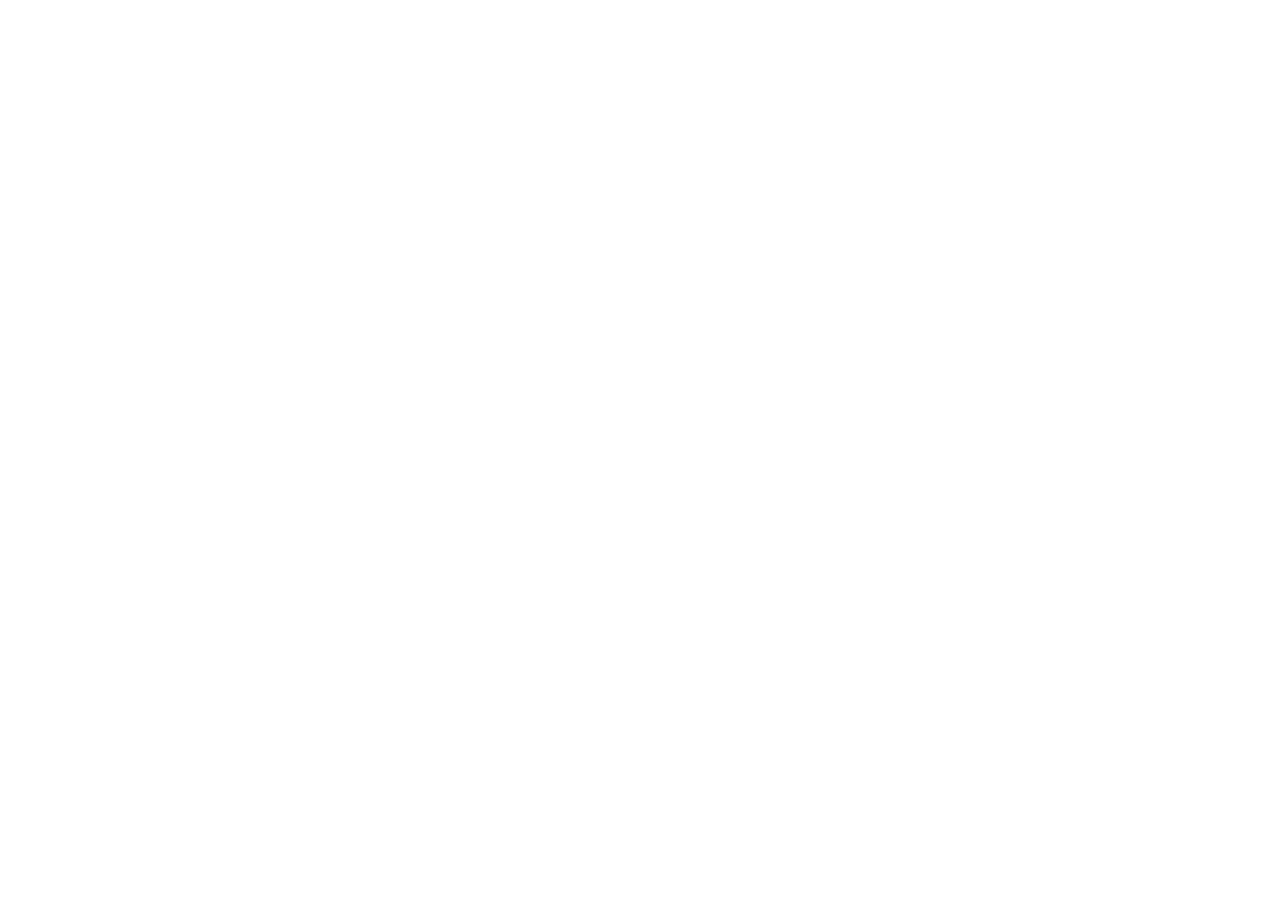
==== brightspark/index.html @ 2a70e99a "Add initial HTML structure for index.html" ====
<!DOCTYPE html>
<html lang="en">
<head>
    <meta charset="UTF-8">
    <meta name="viewport" content="width=device-width, initial-scale=1.0">
    <title></title>
    <link rel="stylesheet" href="style.css">
</head>
<body>
  
    <script src="script.js"></script>
</body>
</html>
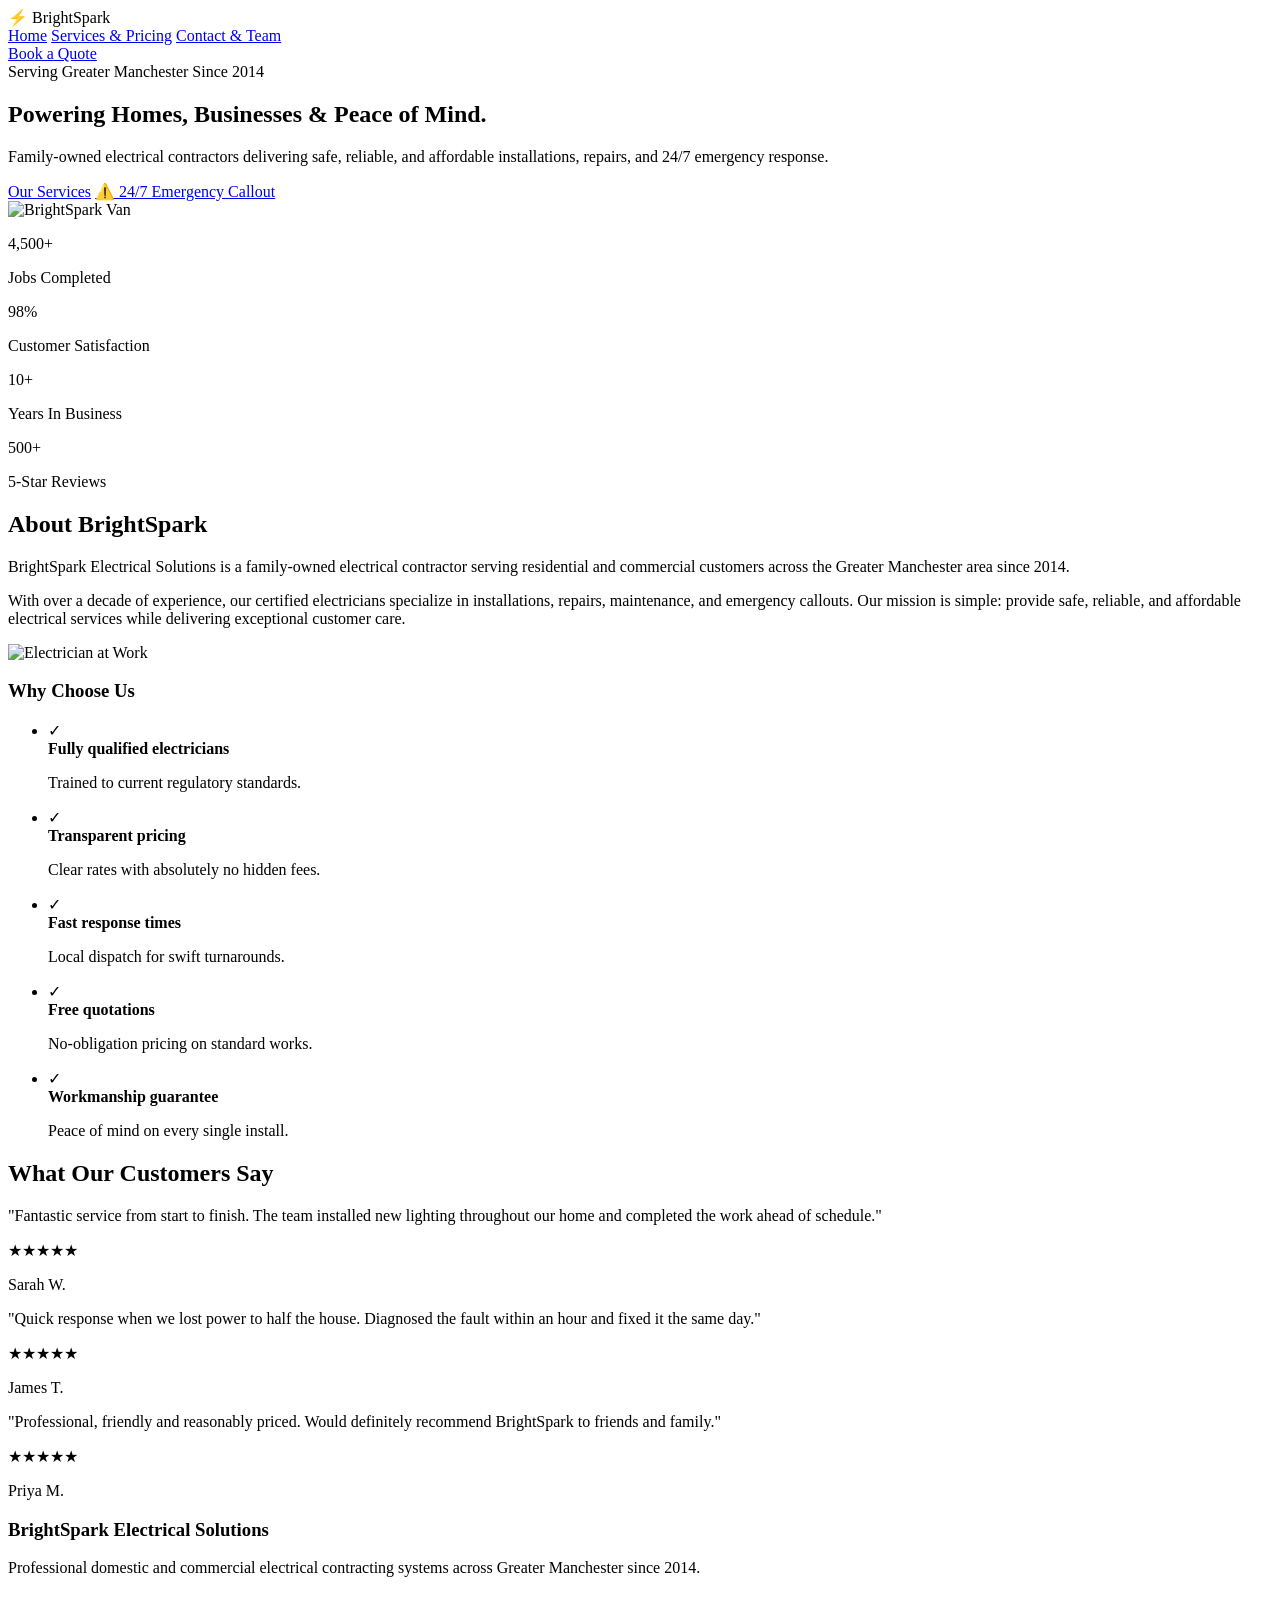
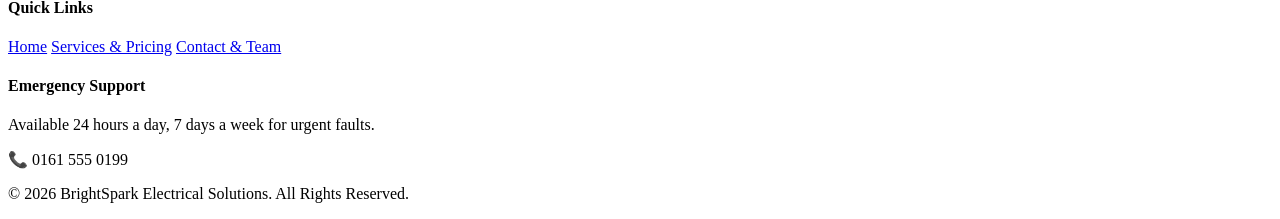
==== commit cb34147e: "Update index.html with new content and styles" ====
--- a/brightspark/index.html
+++ b/brightspark/index.html
@@ -3,11 +3,139 @@
 <head>
     <meta charset="UTF-8">
     <meta name="viewport" content="width=device-width, initial-scale=1.0">
-    <title></title>
-    <link rel="stylesheet" href="style.css">
+    <title>BrightSpark Electrical Solutions | Greater Manchester Electrician</title>
+    <script src="https://cdn.jsdelivr.net/npm/@tailwindcss/browser@4"></script>
 </head>
-<body>
-  
-    <script src="script.js"></script>
+<body class="bg-gray-50 text-gray-800 font-sans">
+
+    <header class="bg-blue-900 text-white sticky top-0 z-50 shadow-md">
+        <div class="container mx-auto px-6 py-4 flex justify-between items-center">
+            <div class="flex items-center space-x-3">
+                <span class="text-2xl font-bold tracking-tight text-amber-400">⚡ BrightSpark</span>
+            </div>
+            <nav class="hidden md:flex space-x-8 font-medium">
+                <a href="index.html" class="text-amber-400 hover:text-amber-300 transition">Home</a>
+                <a href="services.html" class="hover:text-amber-300 transition">Services & Pricing</a>
+                <a href="contact.html" class="hover:text-amber-300 transition">Contact & Team</a>
+            </nav>
+            <a href="contact.html" class="bg-amber-500 hover:bg-amber-400 text-blue-950 font-bold px-5 py-2.5 rounded transition shadow">Book a Quote</a>
+        </div>
+    </header>
+
+    <section class="relative bg-blue-950 text-white py-24 px-6">
+        <div class="container mx-auto flex flex-col md:flex-row items-center justify-between gap-12">
+            <div class="md:w-1/2 space-y-6">
+                <span class="bg-amber-500/20 text-amber-400 px-4 py-1.5 rounded-full text-sm font-semibold tracking-wide uppercase">Serving Greater Manchester Since 2014</span>
+                <h1 class="text-4xl md:text-5xl font-extrabold leading-tight">Powering Homes, Businesses & Peace of Mind.</h1>
+                <p class="text-lg text-blue-100 max-w-xl">Family-owned electrical contractors delivering safe, reliable, and affordable installations, repairs, and 24/7 emergency response.</p>
+                <div class="flex flex-wrap gap-4 pt-2">
+                    <a href="services.html" class="bg-amber-500 hover:bg-amber-400 text-blue-950 font-bold px-8 py-3.5 rounded transition">Our Services</a>
+                    <a href="tel:0161000000" class="border-2 border-white hover:bg-white hover:text-blue-950 font-bold px-8 py-3.5 rounded transition flex items-center gap-2">⚠️ 24/7 Emergency Callout</a>
+                </div>
+            </div>
+            <div class="md:w-1/2">
+                <img src="https://placehold.co/600x400?text=BrightSpark+Van+Outside+Manchester+Home" alt="BrightSpark Van" class="rounded-xl shadow-2xl border-4 border-blue-900/50 w-full object-cover h-[350px]">
+            </div>
+        </div>
+    </section>
+
+    <section class="bg-amber-500 text-blue-950 py-8 shadow-inner">
+        <div class="container mx-auto px-6 grid grid-cols-2 md:grid-cols-4 gap-6 text-center">
+            <div>
+                <p class="text-3xl md:text-4xl font-black">4,500+</p>
+                <p class="text-sm font-bold uppercase tracking-wider opacity-80">Jobs Completed</p>
+            </div>
+            <div>
+                <p class="text-3xl md:text-4xl font-black">98%</p>
+                <p class="text-sm font-bold uppercase tracking-wider opacity-80">Customer Satisfaction</p>
+            </div>
+            <div>
+                <p class="text-3xl md:text-4xl font-black">10+</p>
+                <p class="text-sm font-bold uppercase tracking-wider opacity-80">Years In Business</p>
+            </div>
+            <div>
+                <p class="text-3xl md:text-4xl font-black">500+</p>
+                <p class="text-sm font-bold uppercase tracking-wider opacity-80">5-Star Reviews</p>
+            </div>
+        </div>
+    </section>
+
+    <section class="py-20 px-6 container mx-auto">
+        <div class="grid md:grid-cols-2 gap-16 items-center">
+            <div>
+                <h2 class="text-3xl font-bold text-blue-950 mb-6 relative inline-block">
+                    About BrightSpark
+                    <span class="absolute bottom-0 left-0 w-16 h-1 bg-amber-500 rounded"></span>
+                </h2>
+                <p class="text-gray-600 leading-relaxed mb-4">BrightSpark Electrical Solutions is a family-owned electrical contractor serving residential and commercial customers across the Greater Manchester area since 2014.</p>
+                <p class="text-gray-600 leading-relaxed mb-6">With over a decade of experience, our certified electricians specialize in installations, repairs, maintenance, and emergency callouts. Our mission is simple: provide safe, reliable, and affordable electrical services while delivering exceptional customer care.</p>
+                <img src="https://placehold.co/600x300?text=Certified+Electrician+Working+On+Fusebox" alt="Electrician at Work" class="rounded-lg shadow w-full object-cover h-48">
+            </div>
+            
+            <div class="bg-white p-8 rounded-2xl shadow-lg border border-gray-100">
+                <h3 class="text-2xl font-bold text-blue-950 mb-6">Why Choose Us</h3>
+                <ul class="space-y-4">
+                    <li class="flex items-start gap-3"><span class="text-emerald-500 font-bold text-xl">✓</span><div><strong class="text-gray-900">Fully qualified electricians</strong><p class="text-sm text-gray-500">Trained to current regulatory standards.</p></div></li>
+                    <li class="flex items-start gap-3"><span class="text-emerald-500 font-bold text-xl">✓</span><div><strong class="text-gray-900">Transparent pricing</strong><p class="text-sm text-gray-500">Clear rates with absolutely no hidden fees.</p></div></li>
+                    <li class="flex items-start gap-3"><span class="text-emerald-500 font-bold text-xl">✓</span><div><strong class="text-gray-900">Fast response times</strong><p class="text-sm text-gray-500">Local dispatch for swift turnarounds.</p></div></li>
+                    <li class="flex items-start gap-3"><span class="text-emerald-500 font-bold text-xl">✓</span><div><strong class="text-gray-900">Free quotations</strong><p class="text-sm text-gray-500">No-obligation pricing on standard works.</p></div></li>
+                    <li class="flex items-start gap-3"><span class="text-emerald-500 font-bold text-xl">✓</span><div><strong class="text-gray-900">Workmanship guarantee</strong><p class="text-sm text-gray-500">Peace of mind on every single install.</p></div></li>
+                </ul>
+            </div>
+        </div>
+    </section>
+
+    <section class="bg-blue-50 py-16 px-6 border-t border-b border-gray-100">
+        <div class="container mx-auto">
+            <h2 class="text-3xl font-bold text-center text-blue-950 mb-12">What Our Customers Say</h2>
+            <div class="grid md:grid-cols-3 gap-8">
+                <div class="bg-white p-6 rounded-xl shadow-sm border border-gray-100 flex flex-col justify-between">
+                    <p class="text-gray-600 italic">"Fantastic service from start to finish. The team installed new lighting throughout our home and completed the work ahead of schedule."</p>
+                    <div class="mt-6">
+                        <div class="text-amber-500 text-lg mb-1">★★★★★</div>
+                        <p class="font-bold text-blue-950 text-sm">Sarah W.</p>
+                    </div>
+                </div>
+                <div class="bg-white p-6 rounded-xl shadow-sm border border-gray-100 flex flex-col justify-between">
+                    <p class="text-gray-600 italic">"Quick response when we lost power to half the house. Diagnosed the fault within an hour and fixed it the same day."</p>
+                    <div class="mt-6">
+                        <div class="text-amber-500 text-lg mb-1">★★★★★</div>
+                        <p class="font-bold text-blue-950 text-sm">James T.</p>
+                    </div>
+                </div>
+                <div class="bg-white p-6 rounded-xl shadow-sm border border-gray-100 flex flex-col justify-between">
+                    <p class="text-gray-600 italic">"Professional, friendly and reasonably priced. Would definitely recommend BrightSpark to friends and family."</p>
+                    <div class="mt-6">
+                        <div class="text-amber-500 text-lg mb-1">★★★★★</div>
+                        <p class="font-bold text-blue-950 text-sm">Priya M.</p>
+                    </div>
+                </div>
+            </div>
+        </div>
+    </section>
+
+    <footer class="bg-blue-950 text-white pt-12 pb-6 px-6">
+        <div class="container mx-auto grid md:grid-cols-3 gap-8 border-b border-blue-900 pb-8">
+            <div>
+                <h3 class="text-amber-400 font-bold text-lg mb-4">BrightSpark Electrical Solutions</h3>
+                <p class="text-blue-200 text-sm max-w-xs">Professional domestic and commercial electrical contracting systems across Greater Manchester since 2014.</p>
+            </div>
+            <div>
+                <h4 class="font-bold text-md mb-4">Quick Links</h4>
+                <div class="flex flex-col space-y-2 text-sm text-blue-200">
+                    <a href="index.html" class="hover:text-amber-400">Home</a>
+                    <a href="services.html" class="hover:text-amber-400">Services & Pricing</a>
+                    <a href="contact.html" class="hover:text-amber-400">Contact & Team</a>
+                </div>
+            </div>
+            <div>
+                <h4 class="font-bold text-md mb-4">Emergency Support</h4>
+                <p class="text-sm text-blue-200 mb-2">Available 24 hours a day, 7 days a week for urgent faults.</p>
+                <p class="text-amber-400 font-bold text-lg">📞 0161 555 0199</p>
+            </div>
+        </div>
+        <p class="text-center text-xs text-blue-300 mt-6">&copy; 2026 BrightSpark Electrical Solutions. All Rights Reserved.</p>
+    </footer>
+
 </body>
 </html>
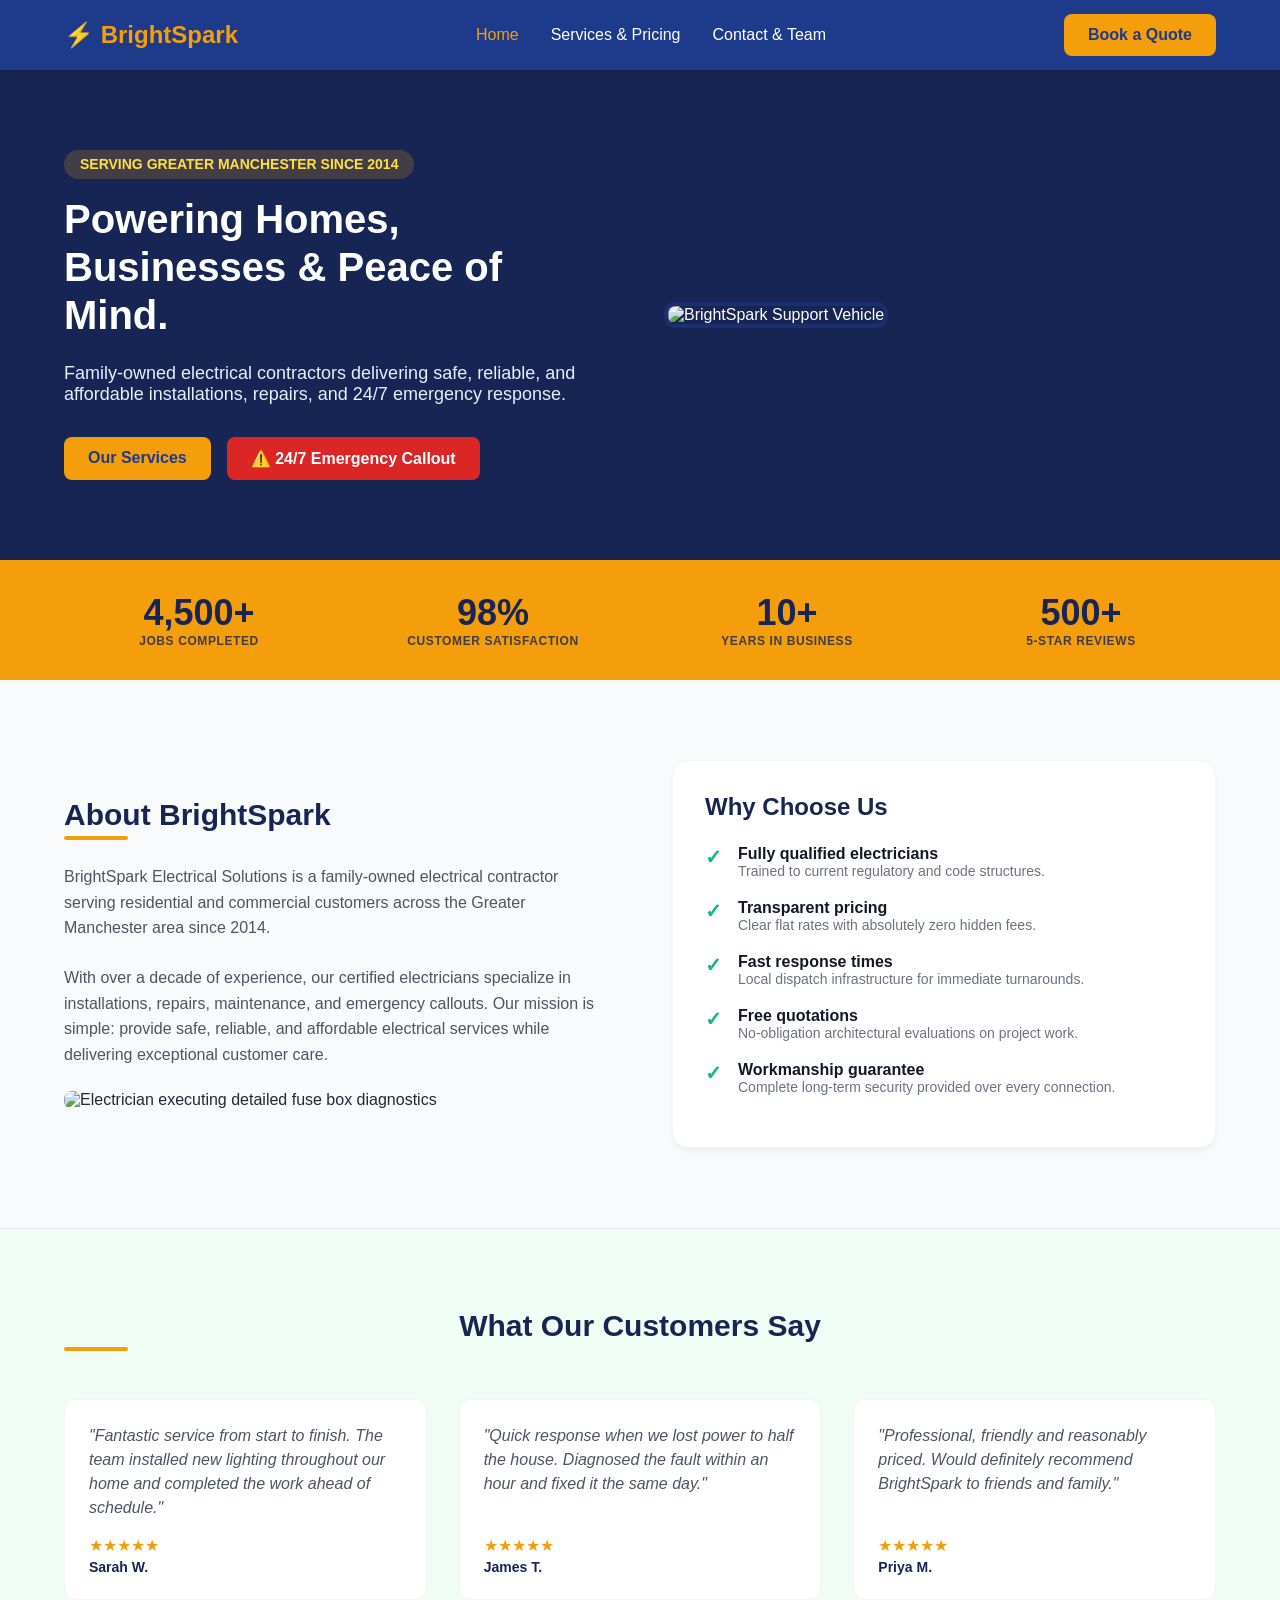
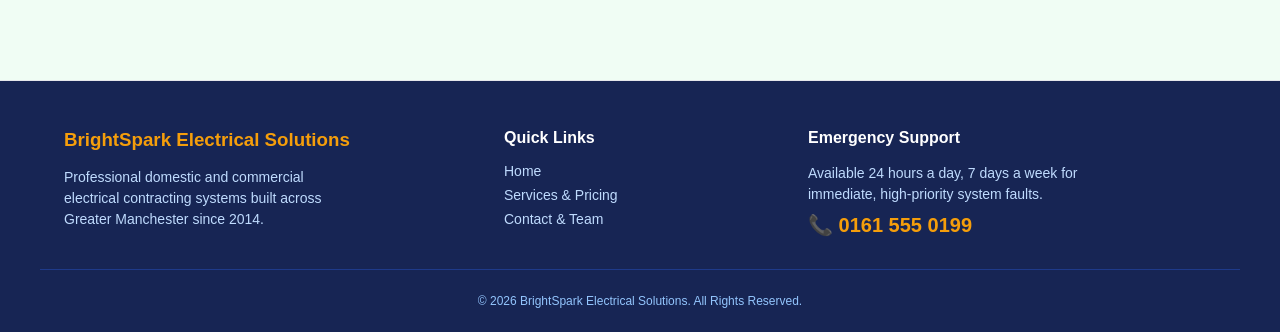
==== commit 64b2229c: "Refactor HTML structure and update styles" ====
--- a/brightspark/index.html
+++ b/brightspark/index.html
@@ -4,137 +4,163 @@
     <meta charset="UTF-8">
     <meta name="viewport" content="width=device-width, initial-scale=1.0">
     <title>BrightSpark Electrical Solutions | Greater Manchester Electrician</title>
-    <script src="https://cdn.jsdelivr.net/npm/@tailwindcss/browser@4"></script>
+    <link rel="stylesheet" href="style.css">
+    <script src="main.js" defer></script>
 </head>
-<body class="bg-gray-50 text-gray-800 font-sans">
+<body>
 
-    <header class="bg-blue-900 text-white sticky top-0 z-50 shadow-md">
-        <div class="container mx-auto px-6 py-4 flex justify-between items-center">
-            <div class="flex items-center space-x-3">
-                <span class="text-2xl font-bold tracking-tight text-amber-400">⚡ BrightSpark</span>
-            </div>
-            <nav class="hidden md:flex space-x-8 font-medium">
-                <a href="index.html" class="text-amber-400 hover:text-amber-300 transition">Home</a>
-                <a href="services.html" class="hover:text-amber-300 transition">Services & Pricing</a>
-                <a href="contact.html" class="hover:text-amber-300 transition">Contact & Team</a>
+    <header class="site-header">
+        <div class="container nav-wrapper">
+            <div class="logo">⚡ <span class="logo-highlight">BrightSpark</span></div>
+            <nav class="main-nav">
+                <a href="index.html" class="nav-link">Home</a>
+                <a href="services.html" class="nav-link">Services & Pricing</a>
+                <a href="contact.html" class="nav-link">Contact & Team</a>
             </nav>
-            <a href="contact.html" class="bg-amber-500 hover:bg-amber-400 text-blue-950 font-bold px-5 py-2.5 rounded transition shadow">Book a Quote</a>
+            <a href="contact.html" class="btn btn-primary">Book a Quote</a>
         </div>
     </header>
 
-    <section class="relative bg-blue-950 text-white py-24 px-6">
-        <div class="container mx-auto flex flex-col md:flex-row items-center justify-between gap-12">
-            <div class="md:w-1/2 space-y-6">
-                <span class="bg-amber-500/20 text-amber-400 px-4 py-1.5 rounded-full text-sm font-semibold tracking-wide uppercase">Serving Greater Manchester Since 2014</span>
-                <h1 class="text-4xl md:text-5xl font-extrabold leading-tight">Powering Homes, Businesses & Peace of Mind.</h1>
-                <p class="text-lg text-blue-100 max-w-xl">Family-owned electrical contractors delivering safe, reliable, and affordable installations, repairs, and 24/7 emergency response.</p>
-                <div class="flex flex-wrap gap-4 pt-2">
-                    <a href="services.html" class="bg-amber-500 hover:bg-amber-400 text-blue-950 font-bold px-8 py-3.5 rounded transition">Our Services</a>
-                    <a href="tel:0161000000" class="border-2 border-white hover:bg-white hover:text-blue-950 font-bold px-8 py-3.5 rounded transition flex items-center gap-2">⚠️ 24/7 Emergency Callout</a>
+    <section class="hero">
+        <div class="container hero-grid">
+            <div>
+                <span class="hero-tagline">Serving Greater Manchester Since 2014</span>
+                <h1>Powering Homes, Businesses & Peace of Mind.</h1>
+                <p>Family-owned electrical contractors delivering safe, reliable, and affordable installations, repairs, and 24/7 emergency response.</p>
+                <div class="hero-actions">
+                    <a href="services.html" class="btn btn-primary">Our Services</a>
+                    <a href="tel:01615550199" class="btn btn-emergency">⚠️ 24/7 Emergency Callout</a>
                 </div>
             </div>
-            <div class="md:w-1/2">
-                <img src="https://placehold.co/600x400?text=BrightSpark+Van+Outside+Manchester+Home" alt="BrightSpark Van" class="rounded-xl shadow-2xl border-4 border-blue-900/50 w-full object-cover h-[350px]">
+            <div>
+                <img src="https://placehold.co/600x400?text=BrightSpark+Van+Outside+Manchester+Home" alt="BrightSpark Support Vehicle" class="hero-img">
             </div>
         </div>
     </section>
 
-    <section class="bg-amber-500 text-blue-950 py-8 shadow-inner">
-        <div class="container mx-auto px-6 grid grid-cols-2 md:grid-cols-4 gap-6 text-center">
+    <section class="stats-bar">
+        <div class="container stats-grid">
             <div>
-                <p class="text-3xl md:text-4xl font-black">4,500+</p>
-                <p class="text-sm font-bold uppercase tracking-wider opacity-80">Jobs Completed</p>
+                <div class="stat-num">4,500+</div>
+                <div class="stat-label">Jobs Completed</div>
             </div>
             <div>
-                <p class="text-3xl md:text-4xl font-black">98%</p>
-                <p class="text-sm font-bold uppercase tracking-wider opacity-80">Customer Satisfaction</p>
+                <div class="stat-num">98%</div>
+                <div class="stat-label">Customer Satisfaction</div>
             </div>
             <div>
-                <p class="text-3xl md:text-4xl font-black">10+</p>
-                <p class="text-sm font-bold uppercase tracking-wider opacity-80">Years In Business</p>
+                <div class="stat-num">10+</div>
+                <div class="stat-label">Years In Business</div>
             </div>
             <div>
-                <p class="text-3xl md:text-4xl font-black">500+</p>
-                <p class="text-sm font-bold uppercase tracking-wider opacity-80">5-Star Reviews</p>
+                <div class="stat-num">500+</div>
+                <div class="stat-label">5-Star Reviews</div>
             </div>
         </div>
     </section>
 
-    <section class="py-20 px-6 container mx-auto">
-        <div class="grid md:grid-cols-2 gap-16 items-center">
-            <div>
-                <h2 class="text-3xl font-bold text-blue-950 mb-6 relative inline-block">
-                    About BrightSpark
-                    <span class="absolute bottom-0 left-0 w-16 h-1 bg-amber-500 rounded"></span>
-                </h2>
-                <p class="text-gray-600 leading-relaxed mb-4">BrightSpark Electrical Solutions is a family-owned electrical contractor serving residential and commercial customers across the Greater Manchester area since 2014.</p>
-                <p class="text-gray-600 leading-relaxed mb-6">With over a decade of experience, our certified electricians specialize in installations, repairs, maintenance, and emergency callouts. Our mission is simple: provide safe, reliable, and affordable electrical services while delivering exceptional customer care.</p>
-                <img src="https://placehold.co/600x300?text=Certified+Electrician+Working+On+Fusebox" alt="Electrician at Work" class="rounded-lg shadow w-full object-cover h-48">
+    <section class="section-padding">
+        <div class="container grid-2">
+            <div class="text-block">
+                <h2 class="section-title">About BrightSpark</h2>
+                <p>BrightSpark Electrical Solutions is a family-owned electrical contractor serving residential and commercial customers across the Greater Manchester area since 2014.</p>
+                <p>With over a decade of experience, our certified electricians specialize in installations, repairs, maintenance, and emergency callouts. Our mission is simple: provide safe, reliable, and affordable electrical services while delivering exceptional customer care.</p>
+                <img src="https://placehold.co/600x300?text=Certified+Electrician+Working+On+Fusebox" alt="Electrician executing detailed fuse box diagnostics" class="inline-img">
             </div>
             
-            <div class="bg-white p-8 rounded-2xl shadow-lg border border-gray-100">
-                <h3 class="text-2xl font-bold text-blue-950 mb-6">Why Choose Us</h3>
-                <ul class="space-y-4">
-                    <li class="flex items-start gap-3"><span class="text-emerald-500 font-bold text-xl">✓</span><div><strong class="text-gray-900">Fully qualified electricians</strong><p class="text-sm text-gray-500">Trained to current regulatory standards.</p></div></li>
-                    <li class="flex items-start gap-3"><span class="text-emerald-500 font-bold text-xl">✓</span><div><strong class="text-gray-900">Transparent pricing</strong><p class="text-sm text-gray-500">Clear rates with absolutely no hidden fees.</p></div></li>
-                    <li class="flex items-start gap-3"><span class="text-emerald-500 font-bold text-xl">✓</span><div><strong class="text-gray-900">Fast response times</strong><p class="text-sm text-gray-500">Local dispatch for swift turnarounds.</p></div></li>
-                    <li class="flex items-start gap-3"><span class="text-emerald-500 font-bold text-xl">✓</span><div><strong class="text-gray-900">Free quotations</strong><p class="text-sm text-gray-500">No-obligation pricing on standard works.</p></div></li>
-                    <li class="flex items-start gap-3"><span class="text-emerald-500 font-bold text-xl">✓</span><div><strong class="text-gray-900">Workmanship guarantee</strong><p class="text-sm text-gray-500">Peace of mind on every single install.</p></div></li>
-                </ul>
-            </div>
-        </div>
-    </section>
-
-    <section class="bg-blue-50 py-16 px-6 border-t border-b border-gray-100">
-        <div class="container mx-auto">
-            <h2 class="text-3xl font-bold text-center text-blue-950 mb-12">What Our Customers Say</h2>
-            <div class="grid md:grid-cols-3 gap-8">
-                <div class="bg-white p-6 rounded-xl shadow-sm border border-gray-100 flex flex-col justify-between">
-                    <p class="text-gray-600 italic">"Fantastic service from start to finish. The team installed new lighting throughout our home and completed the work ahead of schedule."</p>
-                    <div class="mt-6">
-                        <div class="text-amber-500 text-lg mb-1">★★★★★</div>
-                        <p class="font-bold text-blue-950 text-sm">Sarah W.</p>
+            <div class="card-list">
+                <h3>Why Choose Us</h3>
+                <div class="list-item">
+                    <div class="list-check">✓</div>
+                    <div>
+                        <div class="list-title">Fully qualified electricians</div>
+                        <div class="list-desc">Trained to current regulatory and code structures.</div>
                     </div>
                 </div>
-                <div class="bg-white p-6 rounded-xl shadow-sm border border-gray-100 flex flex-col justify-between">
-                    <p class="text-gray-600 italic">"Quick response when we lost power to half the house. Diagnosed the fault within an hour and fixed it the same day."</p>
-                    <div class="mt-6">
-                        <div class="text-amber-500 text-lg mb-1">★★★★★</div>
-                        <p class="font-bold text-blue-950 text-sm">James T.</p>
+                <div class="list-item">
+                    <div class="list-check">✓</div>
+                    <div>
+                        <div class="list-title">Transparent pricing</div>
+                        <div class="list-desc">Clear flat rates with absolutely zero hidden fees.</div>
                     </div>
                 </div>
-                <div class="bg-white p-6 rounded-xl shadow-sm border border-gray-100 flex flex-col justify-between">
-                    <p class="text-gray-600 italic">"Professional, friendly and reasonably priced. Would definitely recommend BrightSpark to friends and family."</p>
-                    <div class="mt-6">
-                        <div class="text-amber-500 text-lg mb-1">★★★★★</div>
-                        <p class="font-bold text-blue-950 text-sm">Priya M.</p>
+                <div class="list-item">
+                    <div class="list-check">✓</div>
+                    <div>
+                        <div class="list-title">Fast response times</div>
+                        <div class="list-desc">Local dispatch infrastructure for immediate turnarounds.</div>
+                    </div>
+                </div>
+                <div class="list-item">
+                    <div class="list-check">✓</div>
+                    <div>
+                        <div class="list-title">Free quotations</div>
+                        <div class="list-desc">No-obligation architectural evaluations on project work.</div>
+                    </div>
+                </div>
+                <div class="list-item">
+                    <div class="list-check">✓</div>
+                    <div>
+                        <div class="list-title">Workmanship guarantee</div>
+                        <div class="list-desc">Complete long-term security provided over every connection.</div>
                     </div>
                 </div>
             </div>
         </div>
     </section>
 
-    <footer class="bg-blue-950 text-white pt-12 pb-6 px-6">
-        <div class="container mx-auto grid md:grid-cols-3 gap-8 border-b border-blue-900 pb-8">
-            <div>
-                <h3 class="text-amber-400 font-bold text-lg mb-4">BrightSpark Electrical Solutions</h3>
-                <p class="text-blue-200 text-sm max-w-xs">Professional domestic and commercial electrical contracting systems across Greater Manchester since 2014.</p>
-            </div>
-            <div>
-                <h4 class="font-bold text-md mb-4">Quick Links</h4>
-                <div class="flex flex-col space-y-2 text-sm text-blue-200">
-                    <a href="index.html" class="hover:text-amber-400">Home</a>
-                    <a href="services.html" class="hover:text-amber-400">Services & Pricing</a>
-                    <a href="contact.html" class="hover:text-amber-400">Contact & Team</a>
+    <section class="section-padding bg-light">
+        <div class="container">
+            <h2 class="section-title text-center mb-12">What Our Customers Say</h2>
+            <div class="grid-3">
+                <div class="review-card">
+                    <p class="review-text">"Fantastic service from start to finish. The team installed new lighting throughout our home and completed the work ahead of schedule."</p>
+                    <div>
+                        <div class="review-stars">★★★★★</div>
+                        <div class="review-author">Sarah W.</div>
+                    </div>
+                </div>
+                <div class="review-card">
+                    <p class="review-text">"Quick response when we lost power to half the house. Diagnosed the fault within an hour and fixed it the same day."</p>
+                    <div>
+                        <div class="review-stars">★★★★★</div>
+                        <div class="review-author">James T.</div>
+                    </div>
+                </div>
+                <div class="review-card">
+                    <p class="review-text">"Professional, friendly and reasonably priced. Would definitely recommend BrightSpark to friends and family."</p>
+                    <div>
+                        <div class="review-stars">★★★★★</div>
+                        <div class="review-author">Priya M.</div>
+                    </div>
                 </div>
             </div>
-            <div>
-                <h4 class="font-bold text-md mb-4">Emergency Support</h4>
-                <p class="text-sm text-blue-200 mb-2">Available 24 hours a day, 7 days a week for urgent faults.</p>
-                <p class="text-amber-400 font-bold text-lg">📞 0161 555 0199</p>
+        </div>
+    </section>
+
+    <footer class="site-footer">
+        <div class="container footer-grid">
+            <div class="footer-column">
+                <h3>BrightSpark Electrical Solutions</h3>
+                <p class="footer-p">Professional domestic and commercial electrical contracting systems built across Greater Manchester since 2014.</p>
+            </div>
+            <div class="footer-column">
+                <h4>Quick Links</h4>
+                <div class="footer-links">
+                    <a href="index.html">Home</a>
+                    <a href="services.html">Services & Pricing</a>
+                    <a href="contact.html">Contact & Team</a>
+                </div>
+            </div>
+            <div class="footer-column">
+                <h4>Emergency Support</h4>
+                <p class="footer-p">Available 24 hours a day, 7 days a week for immediate, high-priority system faults.</p>
+                <div class="footer-phone">📞 0161 555 0199</div>
             </div>
         </div>
-        <p class="text-center text-xs text-blue-300 mt-6">&copy; 2026 BrightSpark Electrical Solutions. All Rights Reserved.</p>
+        <div class="container copyright">
+            &copy; 2026 BrightSpark Electrical Solutions. All Rights Reserved.
+        </div>
     </footer>
 
 </body>
--- a/brightspark/style.css
+++ b/brightspark/style.css
@@ -0,0 +1,622 @@
+
+* {
+    margin: 0;
+    padding: 0;
+    box-sizing: border-box;
+}
+
+html {
+    scroll-behavior: smooth;
+    font-family: -apple-system, BlinkMacSystemFont, "Segoe UI", Roboto, Helvetica, Arial, sans-serif;
+    background-color: #f9fafb;
+    color: #1f2937;
+}
+
+
+.container {
+    width: 100%;
+    max-width: 1200px;
+    margin: 0 auto;
+    padding: 0 1.5rem;
+}
+
+.shadow-md { box-shadow: 0 4px 6px -1px rgba(0, 0, 0, 0.1); }
+.shadow-lg { box-shadow: 0 10px 15px -3px rgba(0, 0, 0, 0.1); }
+
+
+.site-header {
+    background-color: #1e3a8a;
+    color: #ffffff;
+    position: sticky;
+    top: 0;
+    z-index: 50;
+    box-shadow: 0 4px 6px -1px rgba(0, 0, 0, 0.1);
+}
+
+.nav-wrapper {
+    display: flex;
+    justify-content: space-between;
+    align-items: center;
+    height: 70px;
+}
+
+.logo {
+    font-size: 1.5rem;
+    font-weight: 700;
+}
+
+.logo-highlight {
+    color: #f59e0b;
+}
+
+.main-nav {
+    display: flex;
+    gap: 2rem;
+}
+
+.nav-link {
+    color: #ffffff;
+    text-decoration: none;
+    font-weight: 500;
+    transition: color 0.2s ease;
+}
+
+.nav-link:hover {
+    color: #fcd34d;
+}
+
+.nav-active {
+    color: #f59e0b !important;
+}
+
+
+.btn {
+    display: inline-block;
+    font-weight: 700;
+    padding: 0.75rem 1.5rem;
+    border-radius: 0.5rem;
+    text-decoration: none;
+    transition: all 0.2s ease;
+    cursor: pointer;
+    border: none;
+}
+
+.btn-primary {
+    background-color: #f59e0b;
+    color: #1e3a8a;
+}
+
+.btn-primary:hover {
+    background-color: #fbbf24;
+}
+
+.btn-outline {
+    background-color: transparent;
+    color: #ffffff;
+    border: 2px solid #ffffff;
+}
+
+.btn-outline:hover {
+    background-color: #ffffff;
+    color: #172554;
+}
+
+.btn-emergency {
+    background-color: #dc2626;
+    color: #ffffff;
+    animation: pulse-glow 2s infinite;
+}
+
+.btn-emergency:hover {
+    background-color: #b91c1c;
+}
+
+.hero {
+    background-color: #172554;
+    color: #ffffff;
+    padding: 5rem 0;
+}
+
+.hero-grid {
+    display: grid;
+    grid-template-columns: 1fr;
+    gap: 3rem;
+    align-items: center;
+}
+
+@media (min-width: 768px) {
+    .hero-grid { grid-template-columns: 1fr 1fr; }
+}
+
+.hero-tagline {
+    background-color: rgba(245, 158, 11, 0.2);
+    color: #fde047;
+    padding: 0.4rem 1rem;
+    border-radius: 9999px;
+    font-size: 0.875rem;
+    font-weight: 600;
+    display: inline-block;
+    margin-bottom: 1rem;
+    text-transform: uppercase;
+}
+
+.hero h1 {
+    font-size: 2.5rem;
+    font-weight: 800;
+    line-height: 1.2;
+    margin-bottom: 1.5rem;
+}
+
+.hero p {
+    font-size: 1.125rem;
+    color: #e0f2fe;
+    margin-bottom: 2rem;
+}
+
+.hero-actions {
+    display: flex;
+    flex-wrap: wrap;
+    gap: 1rem;
+}
+
+.hero-img {
+    width: 100%;
+    height: 350px;
+    object-cover: cover;
+    border-radius: 0.75rem;
+    border: 4px solid rgba(30, 58, 138, 0.5);
+}
+
+.subpage-banner {
+    background-color: #172554;
+    color: #ffffff;
+    text-align: center;
+    padding: 3.5rem 0;
+}
+
+.subpage-banner h1 {
+    font-size: 2.25rem;
+    font-weight: 700;
+    margin-bottom: 0.5rem;
+}
+
+.subpage-banner p {
+    color: #93c5fd;
+}
+
+
+.stats-bar {
+    background-color: #f59e0b;
+    color: #172554;
+    padding: 2rem 0;
+}
+
+.stats-grid {
+    display: grid;
+    grid-template-columns: repeat(2, 1fr);
+    gap: 1.5rem;
+    text-align: center;
+}
+
+@media (min-width: 768px) {
+    .stats-grid { grid-template-columns: repeat(4, 1fr); }
+}
+
+.stat-num {
+    font-size: 2.25rem;
+    font-weight: 900;
+}
+
+.stat-label {
+    font-size: 0.75rem;
+    text-transform: uppercase;
+    font-weight: 700;
+    letter-spacing: 0.05em;
+    opacity: 0.8;
+}
+
+
+.section-padding {
+    padding: 5rem 0;
+}
+
+.grid-2 {
+    display: grid;
+    grid-template-columns: 1fr;
+    gap: 4rem;
+    align-items: center;
+}
+
+@media (min-width: 768px) {
+    .grid-2 { grid-template-columns: 1fr 1fr; }
+}
+
+.section-title {
+    font-size: 1.875rem;
+    color: #172554;
+    margin-bottom: 1.5rem;
+    position: relative;
+    padding-bottom: 0.5rem;
+}
+
+.section-title::after {
+    content: '';
+    position: absolute;
+    bottom: 0;
+    left: 0;
+    width: 4rem;
+    height: 4px;
+    background-color: #f59e0b;
+    border-radius: 2px;
+}
+
+.text-block p {
+    color: #4b5563;
+    line-height: 1.6;
+    margin-bottom: 1.5rem;
+}
+
+.inline-img {
+    width: 100%;
+    height: 200px;
+    object-fit: cover;
+    border-radius: 0.5rem;
+}
+
+
+.card-list {
+    background: #ffffff;
+    padding: 2rem;
+    border-radius: 1rem;
+    border: 1px solid #f3f4f6;
+    box-shadow: 0 4px 6px -1px rgba(0, 0, 0, 0.05);
+}
+
+.card-list h3 {
+    font-size: 1.5rem;
+    color: #172554;
+    margin-bottom: 1.5rem;
+}
+
+.list-item {
+    display: flex;
+    gap: 1rem;
+    margin-bottom: 1.25rem;
+}
+
+.list-check {
+    color: #10b981;
+    font-weight: 700;
+    font-size: 1.25rem;
+}
+
+.list-title {
+    font-weight: 700;
+    color: #111827;
+}
+
+.list-desc {
+    font-size: 0.875rem;
+    color: #6b7280;
+}
+
+
+.grid-3 {
+    display: grid;
+    grid-template-columns: 1fr;
+    gap: 2rem;
+}
+
+@media (min-width: 768px) {
+    .grid-3 { grid-template-columns: repeat(3, 1fr); }
+}
+
+.service-card {
+    background: #ffffff;
+    border-radius: 1rem;
+    border: 1px solid #e5e7eb;
+    overflow: hidden;
+    display: flex;
+    flex-direction: column;
+    justify-content: space-between;
+}
+
+.service-card-emergency {
+    border: 2px solid #fca5a5;
+    box-shadow: 0 10px 15px -3px rgba(0, 0, 0, 0.05);
+}
+
+.emergency-ribbon {
+    background-color: #ef4444;
+    color: #ffffff;
+    text-align: center;
+    font-size: 0.75rem;
+    font-weight: 900;
+    padding: 0.4rem 0;
+    text-transform: uppercase;
+    letter-spacing: 0.05em;
+}
+
+.card-img {
+    width: 100%;
+    height: 200px;
+    object-fit: cover;
+}
+
+.card-body {
+    padding: 1.5rem;
+}
+
+.card-body h2 {
+    font-size: 1.25rem;
+    color: #172554;
+    margin-bottom: 1rem;
+}
+
+.card-ul {
+    list-style: none;
+    font-size: 0.875rem;
+    color: #4b5563;
+}
+
+.card-ul li {
+    margin-bottom: 0.6rem;
+}
+
+.card-footer {
+    padding: 1.5rem;
+    background-color: #f9fafb;
+    border-t: 1px solid #f3f4f6;
+}
+
+.btn-full {
+    display: block;
+    text-align: center;
+    width: 100%;
+}
+
+
+.grid-4 {
+    display: grid;
+    grid-template-columns: repeat(2, 1fr);
+    gap: 1.5rem;
+}
+
+@media (min-width: 768px) {
+    .grid-4 { grid-template-columns: repeat(4, 1fr); }
+}
+
+.team-card {
+    background: #ffffff;
+    border-radius: 0.75rem;
+    border: 1px solid #f3f4f6;
+    padding: 1.5rem;
+    text-align: center;
+}
+
+.team-avatar {
+    width: 6rem;
+    height: 6rem;
+    border-radius: 50%;
+    margin: 0 auto 1rem auto;
+    object-fit: cover;
+}
+
+.team-card h3 {
+    font-size: 1rem;
+    color: #111827;
+}
+
+.team-role {
+    font-size: 0.75rem;
+    color: #d97706;
+    font-weight: 600;
+    text-transform: uppercase;
+    margin-top: 0.25rem;
+}
+
+
+.bg-light { background-color: #f0fdf4; border-top: 1px solid #e5e7eb; border-bottom: 1px solid #e5e7eb; }
+.text-center { text-align: center; }
+.mb-12 { margin-bottom: 3rem; }
+
+.review-card {
+    background: #ffffff;
+    padding: 1.5rem;
+    border-radius: 0.75rem;
+    border: 1px solid #f3f4f6;
+    display: flex;
+    flex-direction: column;
+    justify-content: space-between;
+}
+
+.review-text {
+    color: #4b5563;
+    font-style: italic;
+    line-height: 1.5;
+}
+
+.review-stars {
+    color: #f59e0b;
+    margin-bottom: 0.25rem;
+    margin-top: 1rem;
+}
+
+.review-author {
+    font-weight: 700;
+    color: #172554;
+    font-size: 0.875rem;
+}
+
+
+.table-responsive {
+    width: 100%;
+    overflow-x: auto;
+}
+
+.pricing-table {
+    width: 100%;
+    border-collapse: collapse;
+    text-align: left;
+    font-size: 0.875rem;
+}
+
+.pricing-table th {
+    background-color: #1e3a8a;
+    color: #ffffff;
+    padding: 1rem;
+    text-transform: uppercase;
+    font-size: 0.75rem;
+    letter-spacing: 0.05em;
+}
+
+.pricing-table td {
+    padding: 1rem;
+    border-bottom: 1px solid #f3f4f6;
+}
+
+.pricing-table tr:hover {
+    background-color: #f9fafb;
+}
+
+.text-right { text-align: right; }
+.font-bold { font-weight: 700; }
+.color-blue { color: #1e3a8a; }
+.color-red { color: #dc2626; }
+
+
+.form-card {
+    background: #ffffff;
+    padding: 2rem;
+    border-radius: 1rem;
+    border: 1px solid #f3f4f6;
+}
+
+.form-group {
+    margin-bottom: 1.25rem;
+}
+
+.form-label {
+    display: block;
+    font-size: 0.75rem;
+    font-weight: 700;
+    text-transform: uppercase;
+    color: #4b5563;
+    margin-bottom: 0.35rem;
+    letter-spacing: 0.05em;
+}
+
+.form-control {
+    width: 100%;
+    border: 1px solid #e5e7eb;
+    border-radius: 0.375rem;
+    padding: 0.65rem 0.75rem;
+    font-size: 0.875rem;
+    font-family: inherit;
+}
+
+.form-control:focus {
+    outline: 2px solid #f59e0b;
+    outline-offset: 1px;
+}
+
+
+.info-sidebar {
+    display: flex;
+    flex-direction: column;
+    gap: 2rem;
+}
+
+.hours-box {
+    background-color: #1e3a8a;
+    color: #ffffff;
+    padding: 1.5rem;
+    border-radius: 1rem;
+}
+
+.hours-box h3 {
+    color: #f59e0b;
+    margin-bottom: 1rem;
+}
+
+.hours-row {
+    display: flex;
+    justify-content: space-between;
+    padding: 0.5rem 0;
+    border-bottom: 1px solid #2563eb;
+    font-size: 0.875rem;
+}
+
+.hours-row-emergency {
+    border-bottom: none;
+    color: #fde047;
+    font-weight: 700;
+}
+
+
+.faq-box h3 { margin-bottom: 1rem; color: #172554; }
+.faq-item { margin-bottom: 1.25rem; font-size: 0.875rem; }
+.faq-q { font-weight: 700; color: #111827; margin-bottom: 0.25rem; }
+.faq-a { color: #4b5563; }
+
+
+#form-toast {
+    position: fixed;
+    bottom: 1.25rem;
+    right: 1.25rem;
+    color: #ffffff;
+    padding: 1rem 1.5rem;
+    border-radius: 0.75rem;
+    box-shadow: 0 20px 25px -5px rgba(0, 0, 0, 0.1);
+    z-index: 100;
+    font-weight: 500;
+    transition: all 0.4s ease;
+}
+
+.bg-emerald { background-color: #10b981; }
+.bg-red { background-color: #ef4444; }
+
+.fade-in-up { animation: fadeInUp 0.5s ease-out forwards; }
+@keyframes fadeInUp {
+    from { opacity: 0; transform: translateY(15px); }
+    to { opacity: 1; transform: translateY(0); }
+}
+
+@keyframes pulse-glow {
+    0% { box-shadow: 0 0 0 0 rgba(239, 68, 68, 0.7); }
+    70% { box-shadow: 0 0 0 8px rgba(239, 68, 68, 0); }
+    100% { box-shadow: 0 0 0 0 rgba(239, 68, 68, 0); }
+}
+
+
+.site-footer {
+    background-color: #172554;
+    color: #ffffff;
+    padding: 3rem 0 1.5rem 0;
+    margin-top: auto;
+}
+
+.footer-grid {
+    display: grid;
+    grid-template-columns: 1fr;
+    gap: 2rem;
+    border-bottom: 1px solid #1e3a8a;
+    padding-bottom: 2rem;
+    margin-bottom: 1.5rem;
+}
+
+@media (min-width: 768px) {
+    .footer-grid { grid-template-columns: 1.5fr 1fr 1.5fr; }
+}
+
+.footer-column h3, .footer-column h4 {
+    margin-bottom: 1rem;
+}
+
+.footer-column h3 { color: #f59e0b; }
+.footer-links { display: flex; flex-direction: column; gap: 0.5rem; }
+.footer-links a { color: #bfdbfe; text-decoration: none; font-size: 0.875rem; }
+.footer-links a:hover { color: #f59e0b; }
+.footer-p { font-size: 0.875rem; color: #bfdbfe; max-width: 280px; line-height: 1.5; }
+.footer-phone { color: #f59e0b; font-size: 1.25rem; font-weight: 700; margin-top: 0.5rem; }
+.copyright { text-align: center; font-size: 0.75rem; color: #93c5fd; }
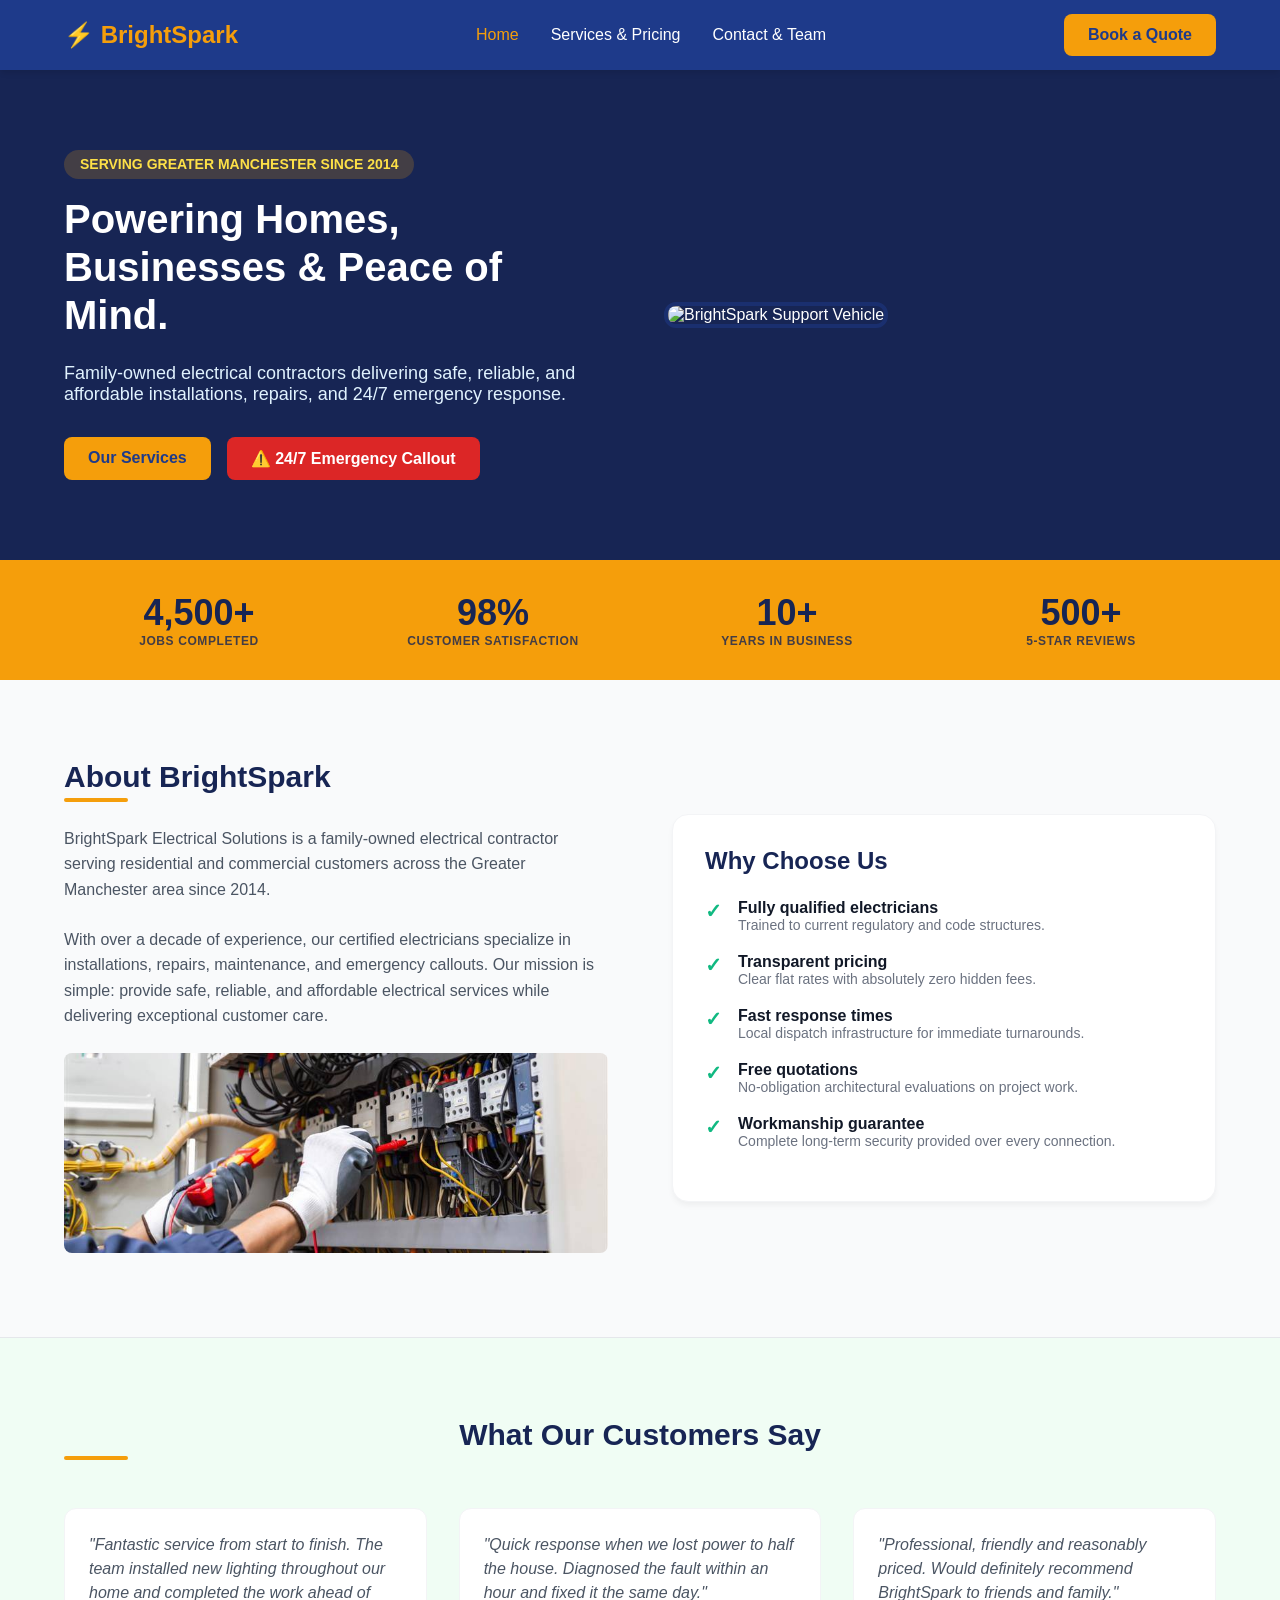
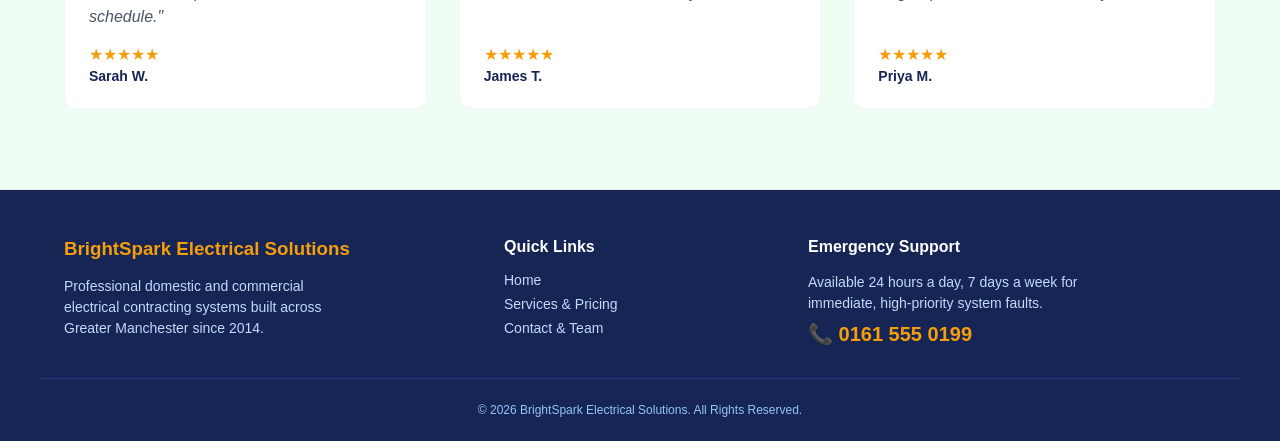
==== commit 669a73a1: "Update image source for fuse box diagnostics" ====
--- a/brightspark/index.html
+++ b/brightspark/index.html
@@ -65,7 +65,7 @@
                 <h2 class="section-title">About BrightSpark</h2>
                 <p>BrightSpark Electrical Solutions is a family-owned electrical contractor serving residential and commercial customers across the Greater Manchester area since 2014.</p>
                 <p>With over a decade of experience, our certified electricians specialize in installations, repairs, maintenance, and emergency callouts. Our mission is simple: provide safe, reliable, and affordable electrical services while delivering exceptional customer care.</p>
-                <img src="https://placehold.co/600x300?text=Certified+Electrician+Working+On+Fusebox" alt="Electrician executing detailed fuse box diagnostics" class="inline-img">
+                <img src="./images/fusebox.jpg" alt="Electrician executing detailed fuse box diagnostics" class="inline-img">
             </div>
             
             <div class="card-list">
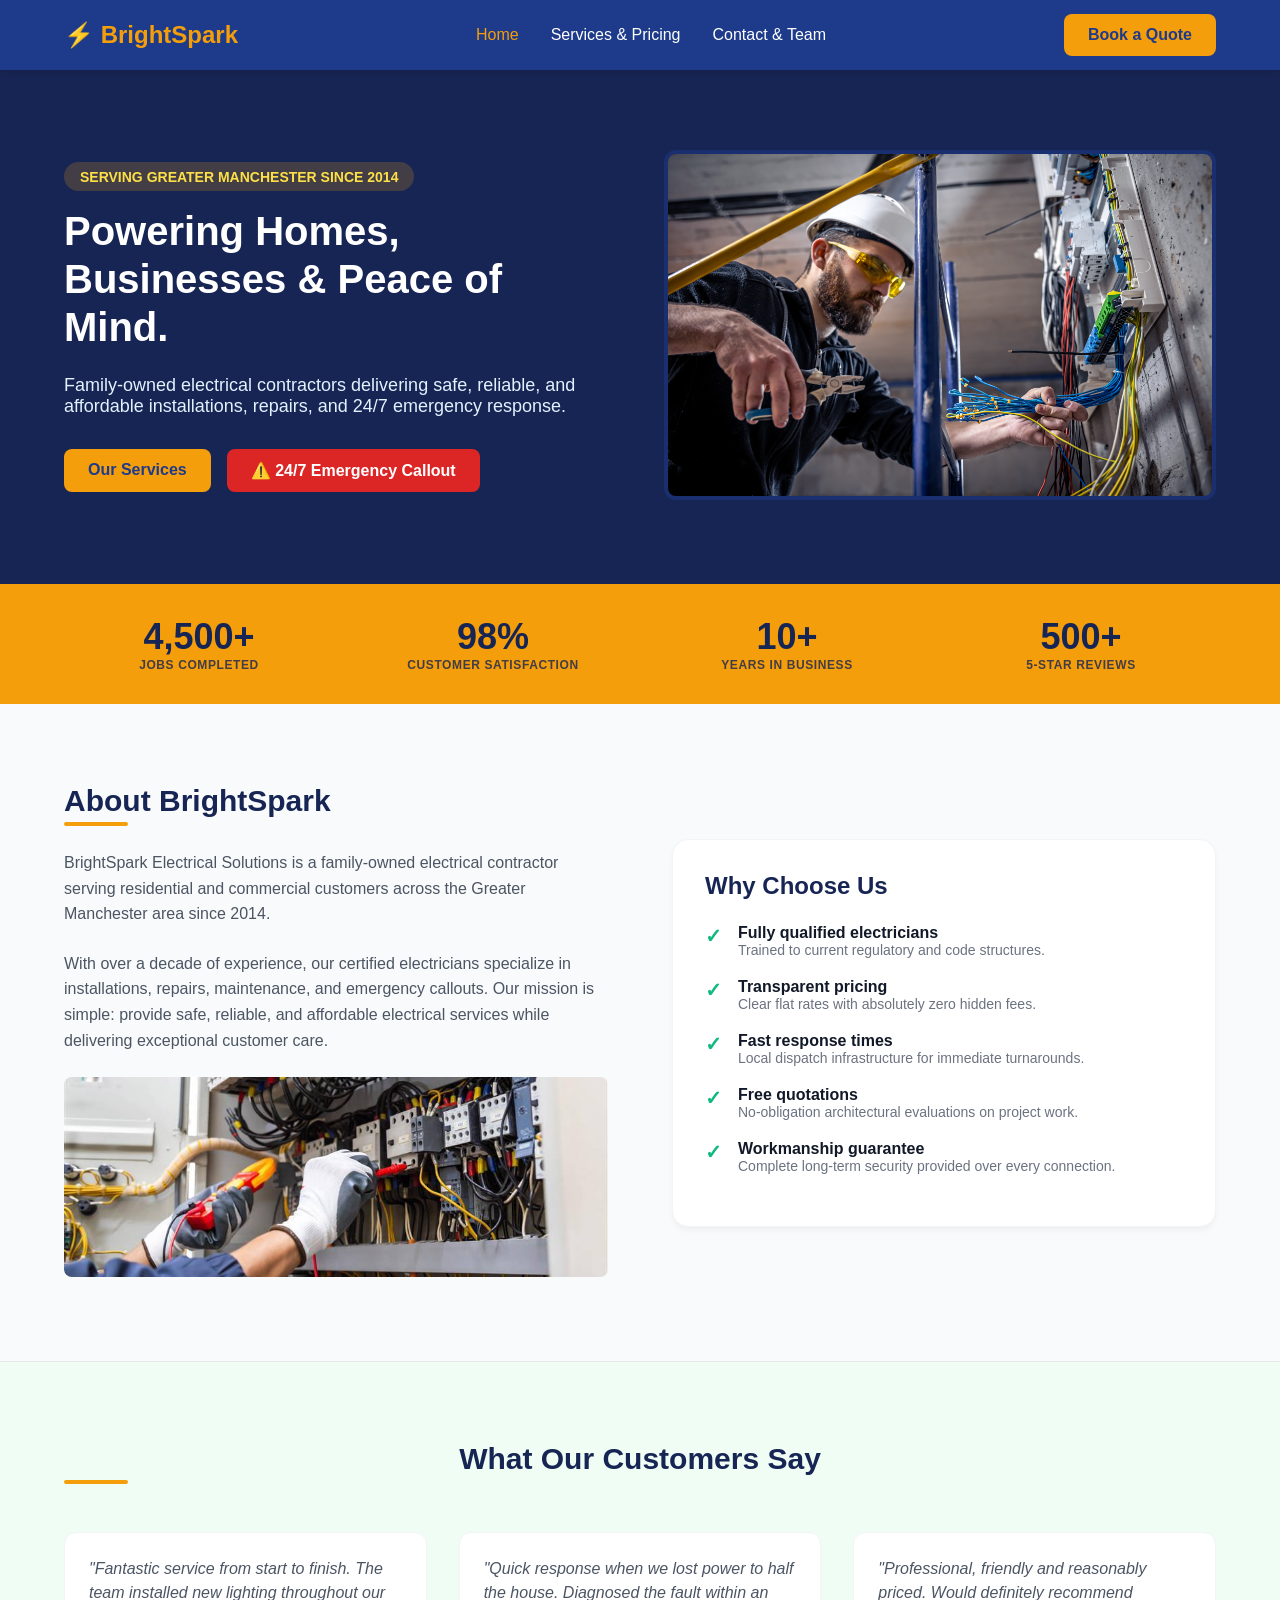
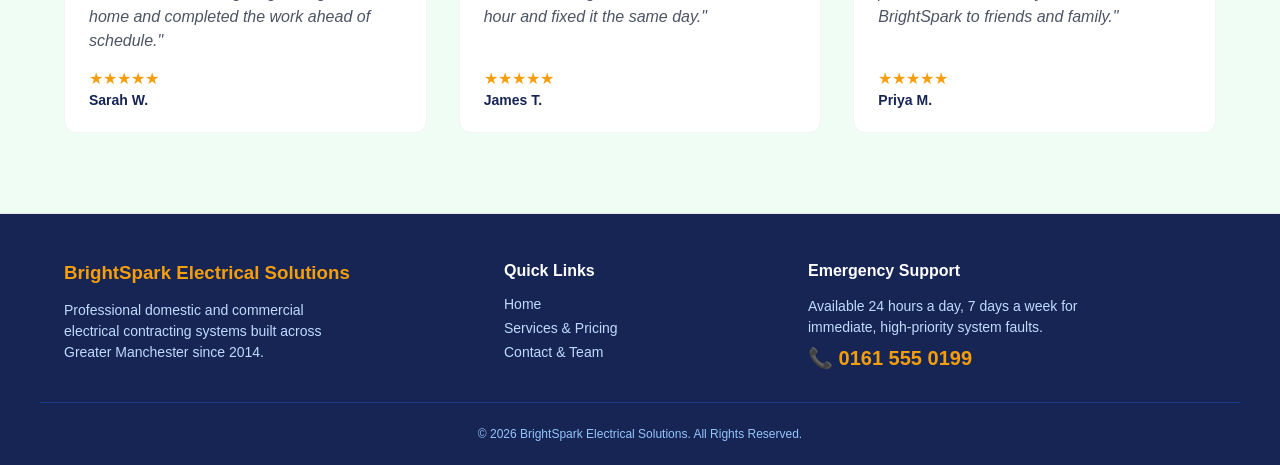
==== commit 490373f2: "Replace placeholder image with electrician image" ====
--- a/brightspark/index.html
+++ b/brightspark/index.html
@@ -33,7 +33,7 @@
                 </div>
             </div>
             <div>
-                <img src="https://placehold.co/600x400?text=BrightSpark+Van+Outside+Manchester+Home" alt="BrightSpark Support Vehicle" class="hero-img">
+                <img src="./images/electrician.jpg" alt="BrightSpark Support Vehicle" class="hero-img">
             </div>
         </div>
     </section>
